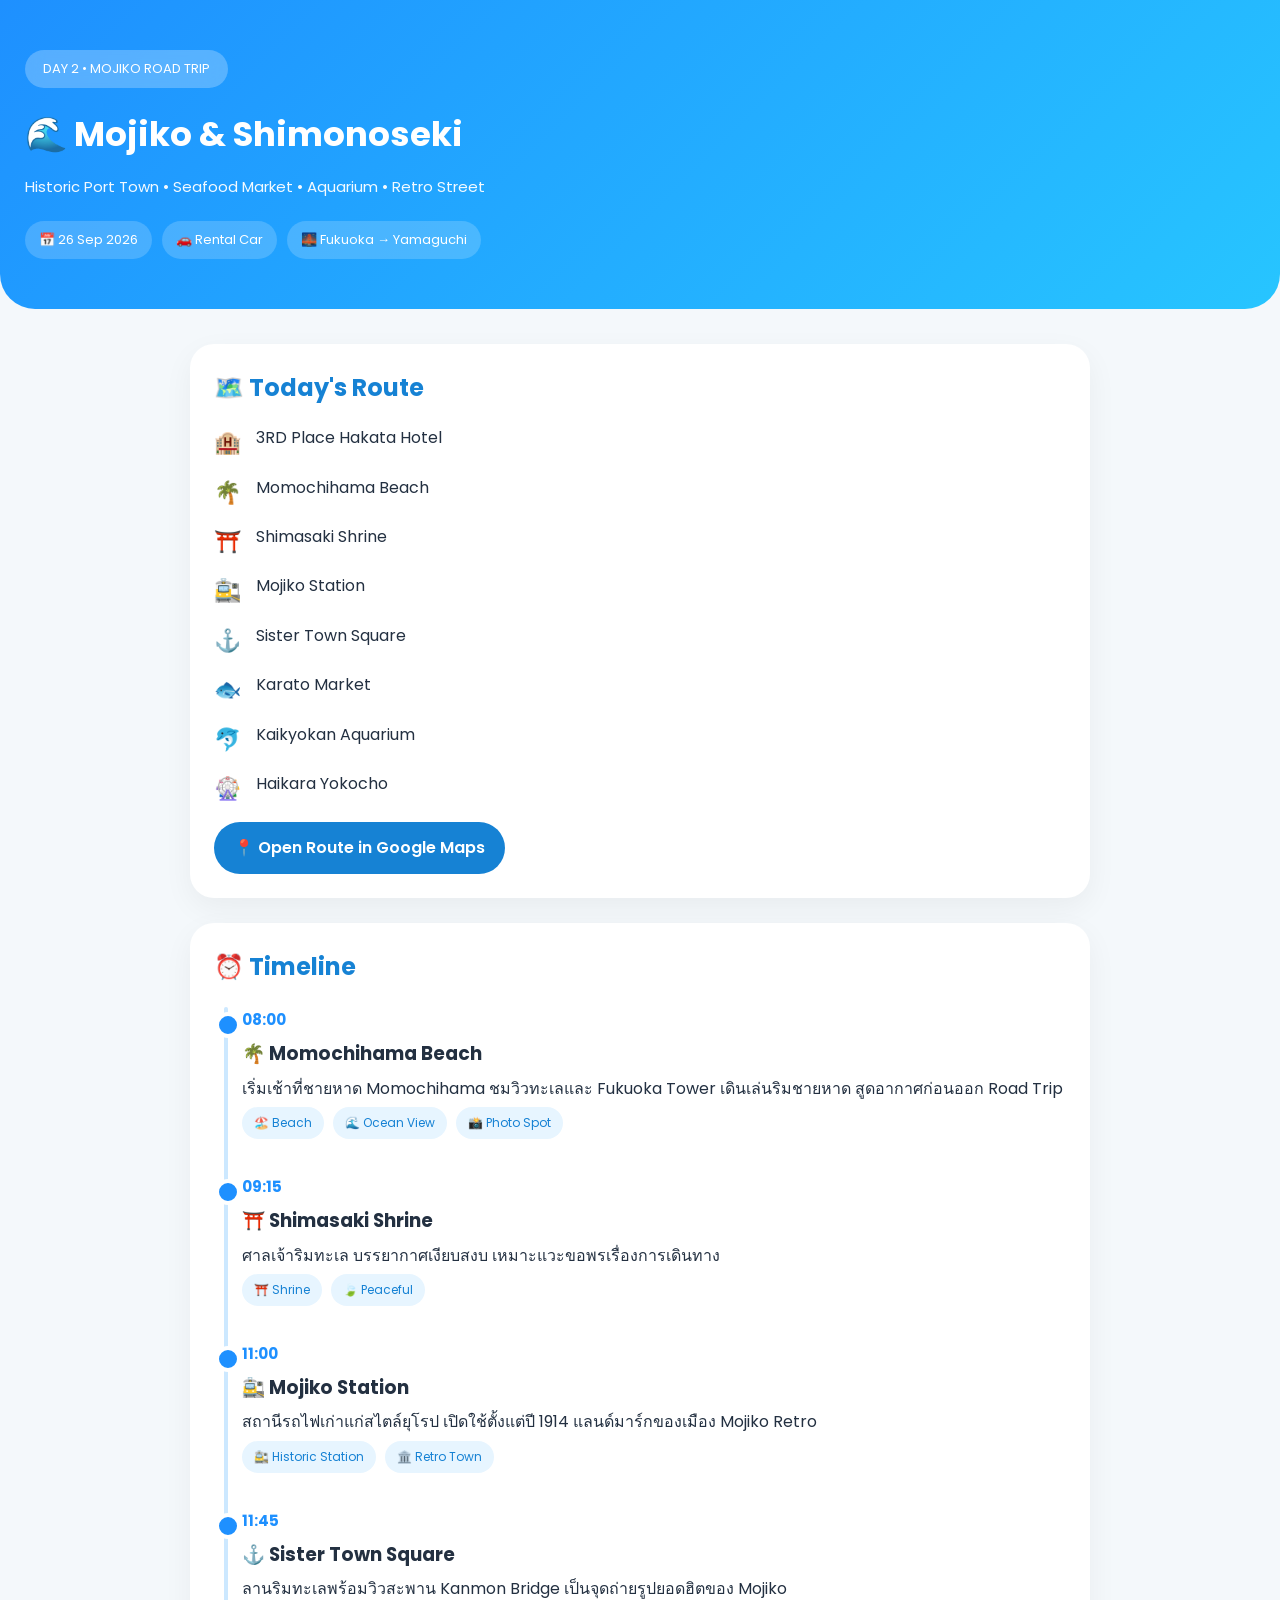
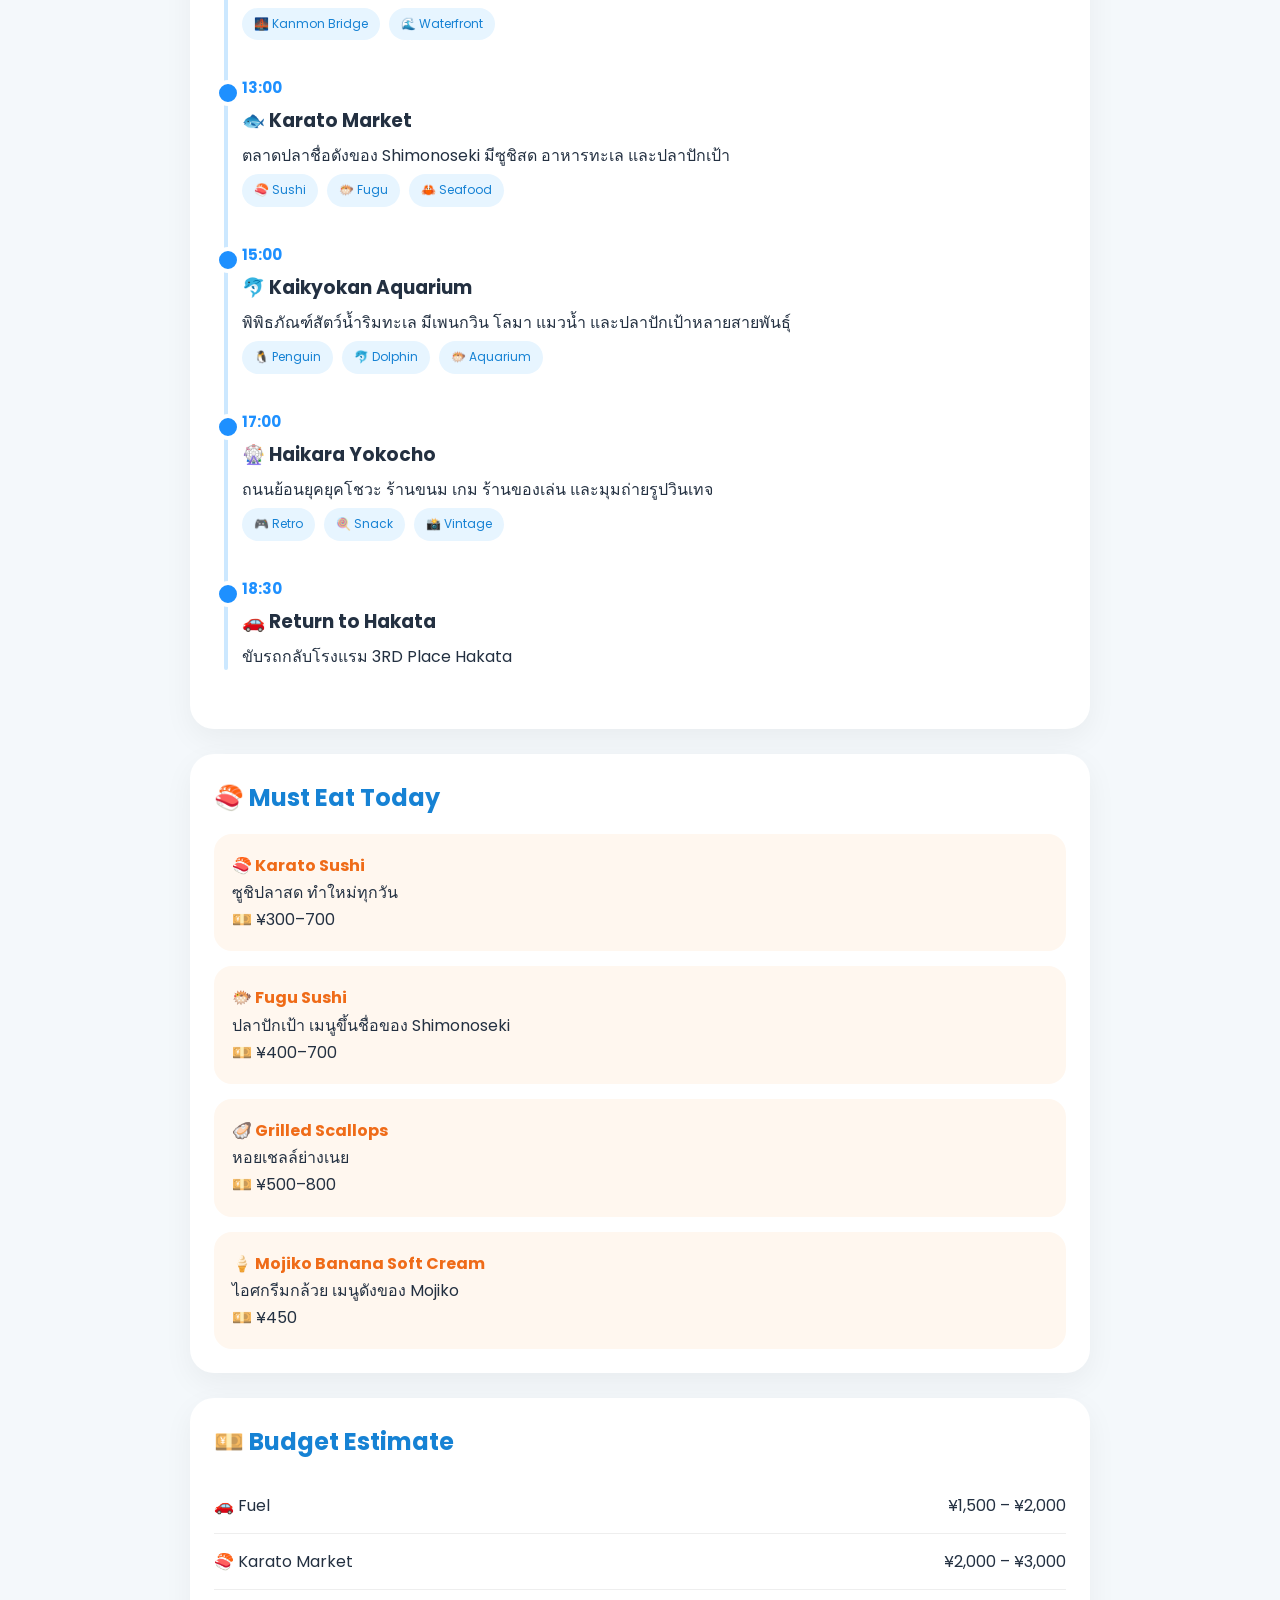
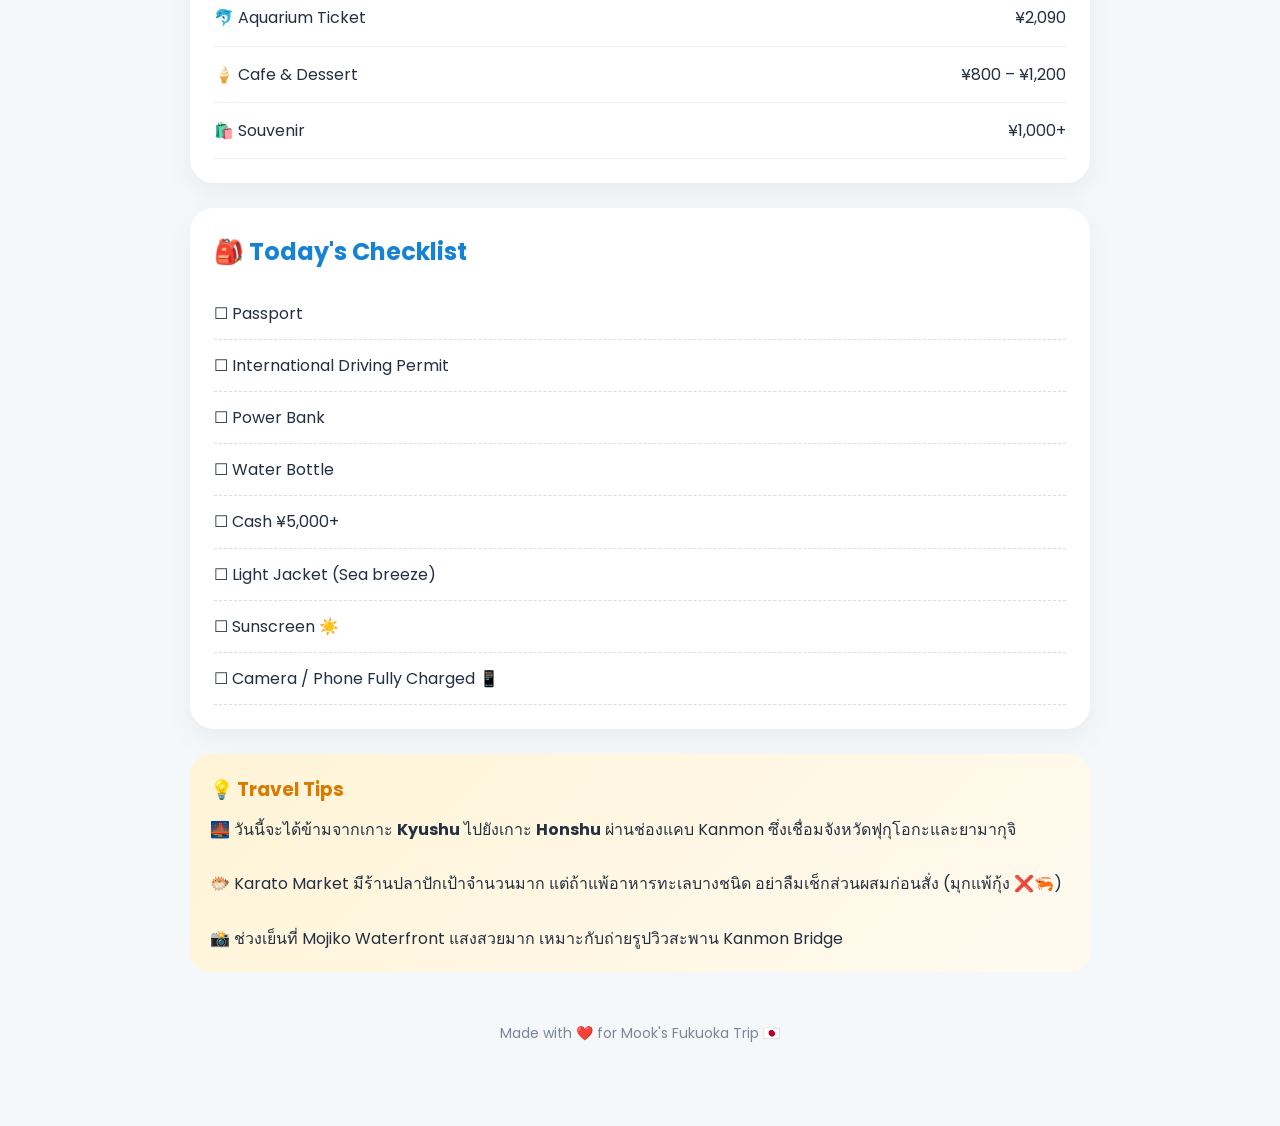
==== pages/day2.html @ 9c802379 "✨ Fukuoka Survival Guide v1.0" ====
<!DOCTYPE html>
<html lang="en">
<head>
<meta charset="UTF-8">
<meta name="viewport" content="width=device-width, initial-scale=1.0">

<title>Day 2 • Mojiko & Shimonoseki</title>

<link rel="preconnect" href="https://fonts.googleapis.com">
<link rel="preconnect" href="https://fonts.gstatic.com" crossorigin>

<link href="https://fonts.googleapis.com/css2?family=Poppins:wght@300;400;500;600;700&display=swap" rel="stylesheet">

<style>

*{
    margin:0;
    padding:0;
    box-sizing:border-box;
}

body{
    font-family:'Poppins',sans-serif;
    background:#f4f8fb;
    color:#233041;
    line-height:1.7;
}

header{
    background:linear-gradient(135deg,#1e90ff,#27c5ff);
    color:white;
    padding:50px 25px;
    border-bottom-left-radius:35px;
    border-bottom-right-radius:35px;
}

.day-pill{
    display:inline-block;
    background:rgba(255,255,255,.25);
    padding:8px 18px;
    border-radius:30px;
    font-size:13px;
    margin-bottom:18px;
    backdrop-filter:blur(8px);
}

header h1{
    font-size:34px;
    margin-bottom:10px;
}

header p{
    opacity:.95;
    font-size:15px;
}

.meta{
    display:flex;
    flex-wrap:wrap;
    gap:10px;
    margin-top:22px;
}

.meta span{
    background:rgba(255,255,255,.18);
    padding:8px 14px;
    border-radius:20px;
    font-size:13px;
}

.container{
    width:92%;
    max-width:900px;
    margin:auto;
    padding:35px 0 80px;
}

.card{
    background:white;
    border-radius:24px;
    padding:24px;
    margin-bottom:25px;
    box-shadow:0 10px 30px rgba(0,0,0,.05);
}

.card h2{
    color:#1682d4;
    margin-bottom:15px;
}

.route-list{
    display:grid;
    gap:12px;
}

.route-item{
    display:flex;
    gap:15px;
    align-items:flex-start;
}

.route-item .icon{
    font-size:22px;
}

.timeline{
    position:relative;
    margin-top:20px;
    padding-left:28px;
}

.timeline:before{
    content:"";
    position:absolute;
    left:10px;
    top:0;
    bottom:0;
    width:4px;
    background:#cce8ff;
    border-radius:20px;
}

.item{
    position:relative;
    margin-bottom:35px;
}

.item:before{
    content:"";
    width:18px;
    height:18px;
    border-radius:50%;
    background:#1e90ff;
    position:absolute;
    left:-27px;
    top:5px;
    border:4px solid white;
}

.time{
    color:#1e90ff;
    font-weight:700;
    font-size:15px;
}

.item h3{
    margin:5px 0;
}

.tag{
    display:inline-block;
    background:#e7f5ff;
    color:#1682d4;
    padding:6px 12px;
    border-radius:20px;
    font-size:12px;
    margin:5px 5px 0 0;
}

img{
    width:100%;
    border-radius:18px;
    margin-top:15px;
}

.food{
    display:grid;
    gap:15px;
}

.food-item{
    background:#fff7ef;
    border-radius:18px;
    padding:18px;
}

.food-item h4{
    color:#ef6b18;
}

table{
    width:100%;
    border-collapse:collapse;
}

table td{
    padding:14px 0;
    border-bottom:1px solid #eee;
}

.checklist li{
    list-style:none;
    padding:12px 0;
    border-bottom:1px dashed #ddd;
}

.tip{
    background:linear-gradient(135deg,#fff4d7,#fffaf0);
    border-radius:20px;
    padding:20px;
}

.tip h3{
    color:#d97b00;
    margin-bottom:10px;
}

.footer{
    text-align:center;
    color:#7b8794;
    margin-top:50px;
    font-size:14px;
}

a.button{
    display:inline-block;
    margin-top:15px;
    background:#1682d4;
    color:white;
    padding:12px 20px;
    border-radius:30px;
    text-decoration:none;
    font-weight:600;
}

</style>
</head>

<body>

<header>

<span class="day-pill">DAY 2 • MOJIKO ROAD TRIP</span>

<h1>🌊 Mojiko & Shimonoseki</h1>

<p>
Historic Port Town • Seafood Market • Aquarium • Retro Street
</p>

<div class="meta">
<span>📅 26 Sep 2026</span>
<span>🚗 Rental Car</span>
<span>🌉 Fukuoka → Yamaguchi</span>
</div>

</header>

<div class="container">

<!-- INTRO -->

<section class="card">

<h2>🗺️ Today's Route</h2>

<div class="route-list">

<div class="route-item">
<div class="icon">🏨</div>
<div>3RD Place Hakata Hotel</div>
</div>

<div class="route-item">
<div class="icon">🌴</div>
<div>Momochihama Beach</div>
</div>

<div class="route-item">
<div class="icon">⛩️</div>
<div>Shimasaki Shrine</div>
</div>

<div class="route-item">
<div class="icon">🚉</div>
<div>Mojiko Station</div>
</div>

<div class="route-item">
<div class="icon">⚓</div>
<div>Sister Town Square</div>
</div>

<div class="route-item">
<div class="icon">🐟</div>
<div>Karato Market</div>
</div>

<div class="route-item">
<div class="icon">🐬</div>
<div>Kaikyokan Aquarium</div>
</div>

<div class="route-item">
<div class="icon">🎡</div>
<div>Haikara Yokocho</div>
</div>

</div>

<a class="button"
href="https://maps.app.goo.gl/iti7zDZFnuEYGLZQA?g_st=il"
target="_blank">
📍 Open Route in Google Maps
</a>

</section>

<!-- TIMELINE -->

<section class="card">

<h2>⏰ Timeline</h2>

<div class="timeline">

<div class="item">
<div class="time">08:00</div>
<h3>🌴 Momochihama Beach</h3>

<p>
เริ่มเช้าที่ชายหาด Momochihama ชมวิวทะเลและ Fukuoka Tower
เดินเล่นริมชายหาด สูดอากาศก่อนออก Road Trip
</p>

<span class="tag">🏖️ Beach</span>
<span class="tag">🌊 Ocean View</span>
<span class="tag">📸 Photo Spot</span>

</div>

<div class="item">
<div class="time">09:15</div>
<h3>⛩️ Shimasaki Shrine</h3>

<p>
ศาลเจ้าริมทะเล บรรยากาศเงียบสงบ เหมาะแวะขอพรเรื่องการเดินทาง
</p>

<span class="tag">⛩️ Shrine</span>
<span class="tag">🍃 Peaceful</span>

</div>

<div class="item">
<div class="time">11:00</div>
<h3>🚉 Mojiko Station</h3>

<p>
สถานีรถไฟเก่าแก่สไตล์ยุโรป เปิดใช้ตั้งแต่ปี 1914
แลนด์มาร์กของเมือง Mojiko Retro
</p>

<span class="tag">🚉 Historic Station</span>
<span class="tag">🏛️ Retro Town</span>

</div>

<div class="item">
<div class="time">11:45</div>
<h3>⚓ Sister Town Square</h3>

<p>
ลานริมทะเลพร้อมวิวสะพาน Kanmon Bridge
เป็นจุดถ่ายรูปยอดฮิตของ Mojiko
</p>

<span class="tag">🌉 Kanmon Bridge</span>
<span class="tag">🌊 Waterfront</span>

</div>

<div class="item">
<div class="time">13:00</div>
<h3>🐟 Karato Market</h3>

<p>
ตลาดปลาชื่อดังของ Shimonoseki
มีซูชิสด อาหารทะเล และปลาปักเป้า
</p>

<span class="tag">🍣 Sushi</span>
<span class="tag">🐡 Fugu</span>
<span class="tag">🦀 Seafood</span>

</div>

<div class="item">
<div class="time">15:00</div>
<h3>🐬 Kaikyokan Aquarium</h3>

<p>
พิพิธภัณฑ์สัตว์น้ำริมทะเล
มีเพนกวิน โลมา แมวน้ำ และปลาปักเป้าหลายสายพันธุ์
</p>

<span class="tag">🐧 Penguin</span>
<span class="tag">🐬 Dolphin</span>
<span class="tag">🐡 Aquarium</span>

</div>

<div class="item">
<div class="time">17:00</div>
<h3>🎡 Haikara Yokocho</h3>

<p>
ถนนย้อนยุคยุคโชวะ
ร้านขนม เกม ร้านของเล่น และมุมถ่ายรูปวินเทจ
</p>

<span class="tag">🎮 Retro</span>
<span class="tag">🍭 Snack</span>
<span class="tag">📸 Vintage</span>

</div>

<div class="item">
<div class="time">18:30</div>
<h3>🚗 Return to Hakata</h3>

<p>
ขับรถกลับโรงแรม 3RD Place Hakata
</p>

</div>

</div>

</section>

<!-- MUST EAT -->

<section class="card">

<h2>🍣 Must Eat Today</h2>

<div class="food">

<div class="food-item">
<h4>🍣 Karato Sushi</h4>
<p>ซูชิปลาสด ทำใหม่ทุกวัน</p>
<p>💴 ¥300–700</p>
</div>

<div class="food-item">
<h4>🐡 Fugu Sushi</h4>
<p>ปลาปักเป้า เมนูขึ้นชื่อของ Shimonoseki</p>
<p>💴 ¥400–700</p>
</div>

<div class="food-item">
<h4>🦪 Grilled Scallops</h4>
<p>หอยเชลล์ย่างเนย</p>
<p>💴 ¥500–800</p>
</div>

<div class="food-item">
<h4>🍦 Mojiko Banana Soft Cream</h4>
<p>ไอศกรีมกล้วย เมนูดังของ Mojiko</p>
<p>💴 ¥450</p>
</div>

</div>

</section>

<!-- BUDGET -->

<section class="card">

<h2>💴 Budget Estimate</h2>

<table>

<tr>
<td>🚗 Fuel</td>
<td align="right">¥1,500 – ¥2,000</td>
</tr>

<tr>
<td>🍣 Karato Market</td>
<td align="right">¥2,000 – ¥3,000</td>
</tr>

<tr>
<td>🐬 Aquarium Ticket</td>
<td align="right">¥2,090</td>
</tr>

<tr>
<td>🍦 Cafe & Dessert</td>
<td align="right">¥800 – ¥1,200</td>
</tr>

<tr>
<td>🛍️ Souvenir</td>
<td align="right">¥1,000+</td>
</tr>

</table>

</section>

<!-- CHECKLIST -->

<section class="card">

<h2>🎒 Today's Checklist</h2>

<ul class="checklist">

<li>☐ Passport</li>
<li>☐ International Driving Permit</li>
<li>☐ Power Bank</li>
<li>☐ Water Bottle</li>
<li>☐ Cash ¥5,000+</li>
<li>☐ Light Jacket (Sea breeze)</li>
<li>☐ Sunscreen ☀️</li>
<li>☐ Camera / Phone Fully Charged 📱</li>

</ul>

</section>

<!-- TIPS -->

<section class="tip">

<h3>💡 Travel Tips</h3>

<p>
🌉 วันนี้จะได้ข้ามจากเกาะ <strong>Kyushu</strong>
ไปยังเกาะ <strong>Honshu</strong>
ผ่านช่องแคบ Kanmon ซึ่งเชื่อมจังหวัดฟุกุโอกะและยามากุจิ
</p>

<br>

<p>
🐡 Karato Market มีร้านปลาปักเป้าจำนวนมาก
แต่ถ้าแพ้อาหารทะเลบางชนิด อย่าลืมเช็กส่วนผสมก่อนสั่ง
(มุกแพ้กุ้ง ❌🦐)
</p>

<br>

<p>
📸 ช่วงเย็นที่ Mojiko Waterfront แสงสวยมาก
เหมาะกับถ่ายรูปวิวสะพาน Kanmon Bridge
</p>

</section>

<div class="footer">

Made with ❤️ for Mook's Fukuoka Trip 🇯🇵

</div>

</div>

</body>
</html>
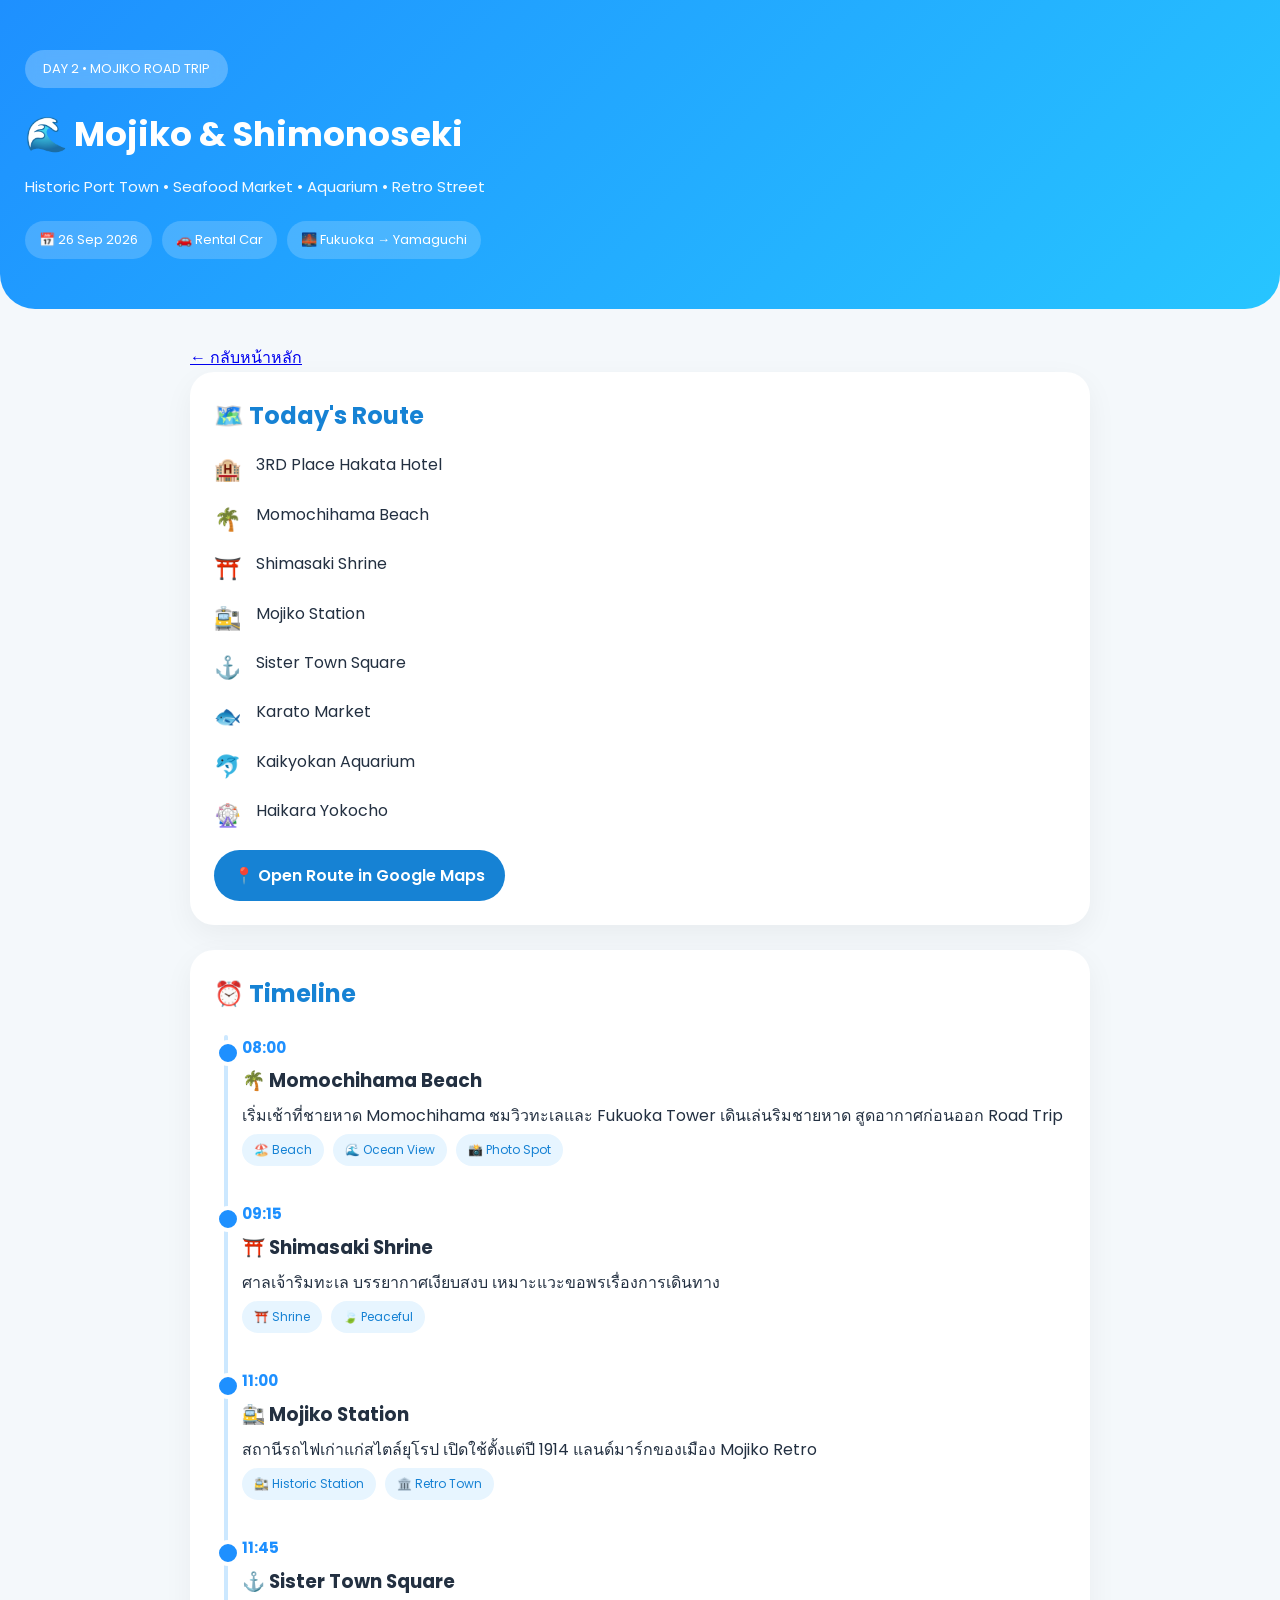
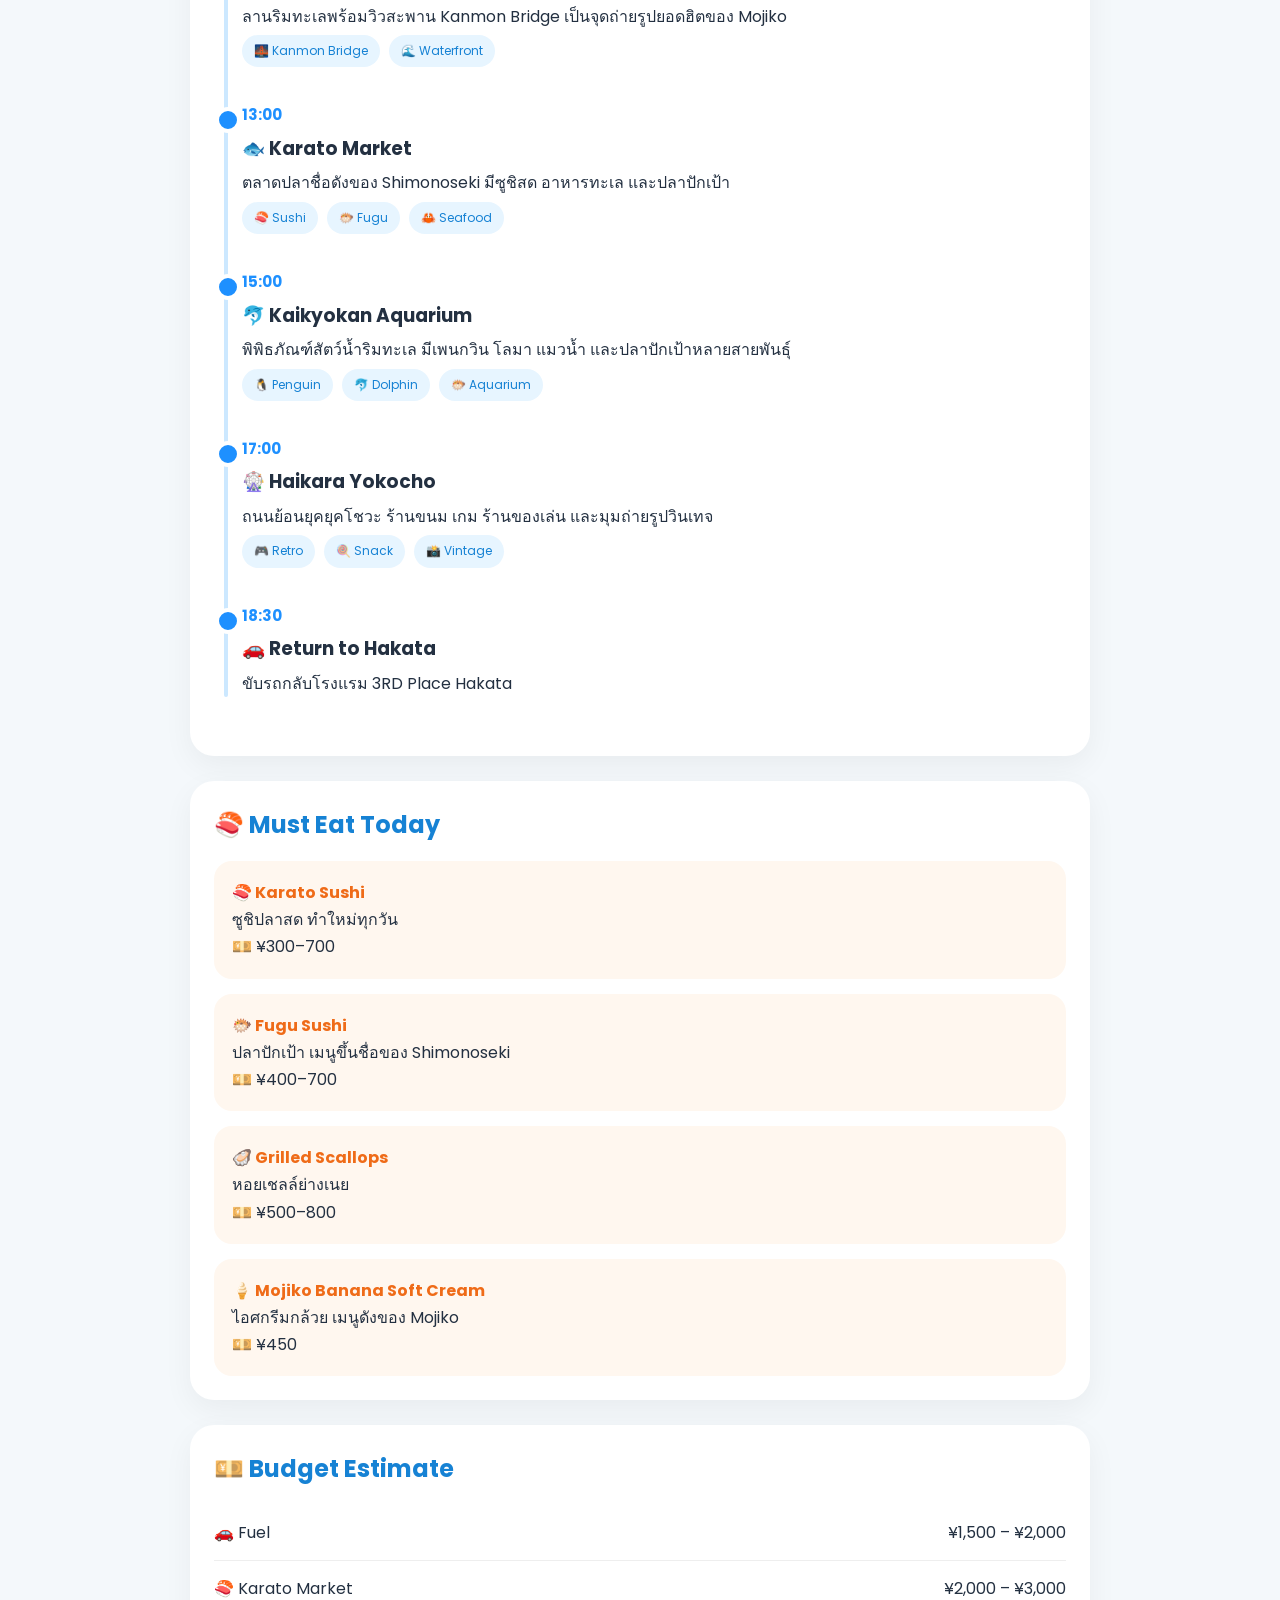
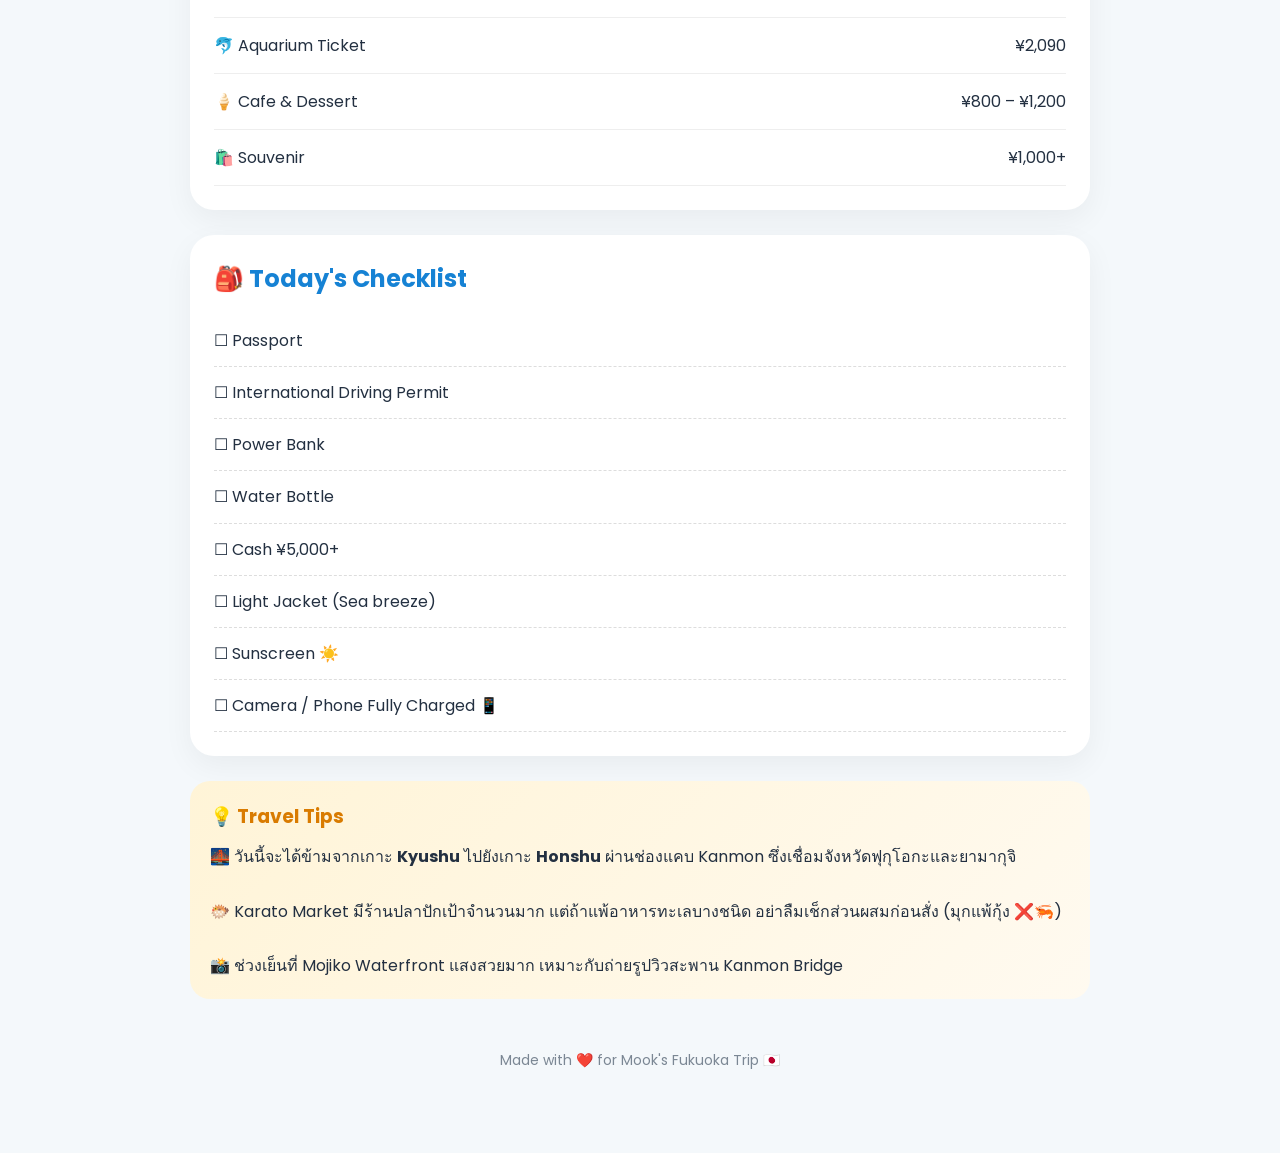
==== commit 9b13885e: "✨ Update Day 4 back button" ====
--- a/pages/day2.html
+++ b/pages/day2.html
@@ -249,6 +249,9 @@
 <div class="container">
 
 <!-- INTRO -->
+<a href="../index.html" class="back-home">
+    ← กลับหน้าหลัก
+</a>
 
 <section class="card">
 
